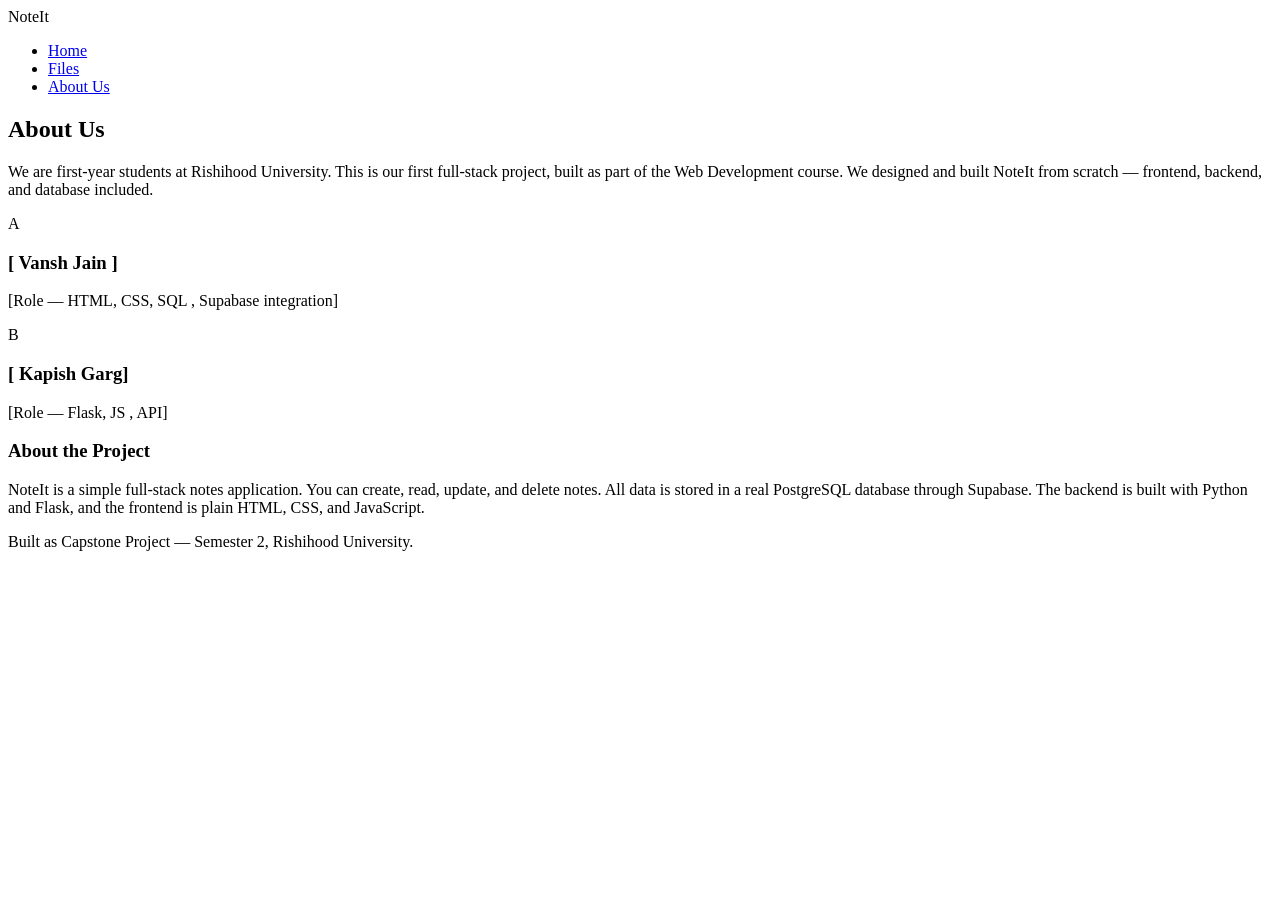
==== about.html @ a6e89a16 "All html pages done" ====
<!DOCTYPE html>
<html lang="en">
<head>
    <meta charset="UTF-8" />
    <meta name="viewport" content="width=device-width, initial-scale=1.0" />
    <title>NoteIt - About Us</title>
    <link rel="stylesheet" href="style.css" />
    <link href="https://fonts.googleapis.com/css2?family=Lora:wght@400;600;700&family=JetBrains+Mono:wght@400;500&display=swap" rel="stylesheet" />
</head>
<body>
 
    <!-- Navigation Bar -->
    <nav class="navbar">
        <span class="nav-logo">NoteIt</span>
        <ul class="nav-links">
            <li><a href="index.html">Home</a></li>
            <li><a href="files.html">Files</a></li>
            <li><a href="about.html" class="active">About Us</a></li>
        </ul>
    </nav>
 
    <div class="container">
        <h2 class="section-title">About Us</h2>
        <p class="about-intro">We are first-year students at Rishihood University. This is our first full-stack project, built as part of the Web Development course. We designed and built NoteIt from scratch — frontend, backend, and database included.</p>
 
        <div class="about-cards">
 
            <!-- Person 1 -->
            <div class="about-card">
                <div class="about-avatar">A</div>
                <h3 class="about-name">[ Vansh Jain ]</h3>
                <p class="about-role">[Role — HTML, CSS, SQL , Supabase integration]</p>
            </div>
 
            <!-- Person 2 -->
            <div class="about-card">
                <div class="about-avatar">B</div>
                <h3 class="about-name">[ Kapish Garg]</h3>
                <p class="about-role">[Role — Flask, JS , API]</p>

            </div>
 
        </div>
 
        <div class="about-project">
            <h3>About the Project</h3>
            <p>NoteIt is a simple full-stack notes application. You can create, read, update, and delete notes. All data is stored in a real PostgreSQL database through Supabase. The backend is built with Python and Flask, and the frontend is plain HTML, CSS, and JavaScript.</p>
            <p>Built as Capstone Project — Semester 2, Rishihood University.</p>
        </div>
    </div>
 
    <script src="script.js"></script>
</body>
</html>
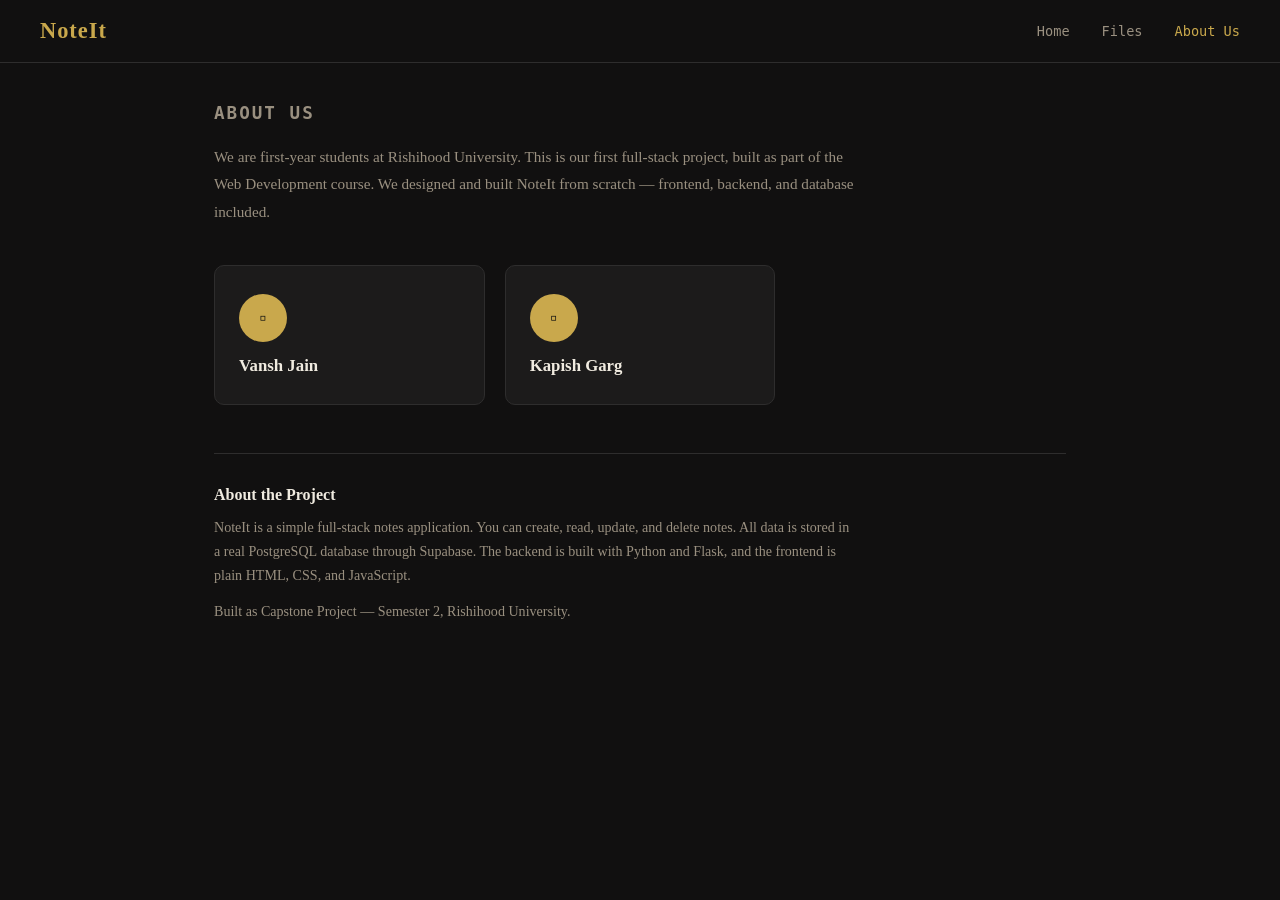
==== commit c623e73a: "Updated the about us section" ====
--- a/about.html
+++ b/about.html
@@ -27,16 +27,16 @@
  
             <!-- Person 1 -->
             <div class="about-card">
-                <div class="about-avatar">A</div>
-                <h3 class="about-name">[ Vansh Jain ]</h3>
-                <p class="about-role">[Role — HTML, CSS, SQL , Supabase integration]</p>
+                <div class="about-avatar">▫️</div>
+                <h3 class="about-name"> Vansh Jain </h3>
+                <!-- <p class="about-role">[Role — HTML, CSS, SQL , Supabase integration]</p> -->
             </div>
  
             <!-- Person 2 -->
             <div class="about-card">
-                <div class="about-avatar">B</div>
-                <h3 class="about-name">[ Kapish Garg]</h3>
-                <p class="about-role">[Role — Flask, JS , API]</p>
+                <div class="about-avatar">▫️</div>
+                <h3 class="about-name"> Kapish Garg</h3>
+                <!-- <p class="about-role">[Role — Flask, JS , API]</p> -->
 
             </div>
  
--- a/style.css
+++ b/style.css
@@ -0,0 +1,455 @@
+
+   /* CSS Theme */
+ 
+:root {
+    --bg: #111010;
+    --bg-card: #1c1b1b;
+    --bg-input: #252424;
+    --border: #2e2d2d;
+    --text-primary: #f0ebe0;
+    --text-secondary: #9a9080;
+    --accent: #c9a84c;
+    --accent-hover: #dbbf6a;
+    --danger: #c0392b;
+    --danger-hover: #e74c3c;
+    --font-display: 'Lora', serif;
+    --font-mono: 'JetBrains Mono', monospace;
+    --radius: 10px;
+    --transition: 0.2s ease;
+}
+ 
+
+* {
+    margin: 0;
+    padding: 0;
+    box-sizing: border-box;
+}
+ 
+body {
+    background-color: var(--bg);
+    color: var(--text-primary);
+    font-family: var(--font-display);
+    min-height: 100vh;
+}
+ 
+
+.navbar {
+    display: flex;
+    align-items: center;
+    justify-content: space-between;
+    padding: 18px 40px;
+    border-bottom: 1px solid var(--border);
+    position: sticky;
+    top: 0;
+    background-color: var(--bg);
+    z-index: 10;
+}
+ 
+.nav-logo {
+    font-family: var(--font-display);
+    font-size: 1.4rem;
+    font-weight: 700;
+    color: var(--accent);
+    letter-spacing: 1px;
+}
+ 
+.nav-links {
+    list-style: none;
+    display: flex;
+    gap: 32px;
+}
+ 
+.nav-links a {
+    text-decoration: none;
+    color: var(--text-secondary);
+    font-family: var(--font-mono);
+    font-size: 0.85rem;
+    transition: color var(--transition);
+}
+ 
+.nav-links a:hover {
+    color: var(--text-primary);
+}
+ 
+.nav-links a.active {
+    color: var(--accent);
+}
+ 
+
+.container {
+    max-width: 900px;
+    margin: 0 auto;
+    padding: 40px 24px;
+}
+ 
+/* Utility */
+.hidden {
+    display: none !important;
+}
+ 
+/* Buttons */
+.btn-primary {
+    background-color: var(--accent);
+    color: #111;
+    border: none;
+    padding: 10px 22px;
+    border-radius: var(--radius);
+    font-family: var(--font-mono);
+    font-size: 0.85rem;
+    font-weight: 500;
+    cursor: pointer;
+    transition: background-color var(--transition), transform var(--transition);
+    text-decoration: none;
+    display: inline-block;
+}
+ 
+.btn-primary:hover {
+    background-color: var(--accent-hover);
+    transform: scale(1.03);
+}
+ 
+.btn-back {
+    background: none;
+    border: 1px solid var(--border);
+    color: var(--text-secondary);
+    padding: 8px 16px;
+    border-radius: var(--radius);
+    font-family: var(--font-mono);
+    font-size: 0.8rem;
+    cursor: pointer;
+    transition: color var(--transition), border-color var(--transition), transform var(--transition);
+}
+ 
+.btn-back:hover {
+    color: var(--text-primary);
+    border-color: var(--text-secondary);
+    transform: scale(1.03);
+}
+ 
+.btn-edit {
+    background: none;
+    border: 1px solid var(--border);
+    color: var(--text-secondary);
+    padding: 7px 14px;
+    border-radius: var(--radius);
+    font-family: var(--font-mono);
+    font-size: 0.78rem;
+    cursor: pointer;
+    transition: color var(--transition), border-color var(--transition), transform var(--transition);
+}
+ 
+.btn-edit:hover {
+    color: var(--accent);
+    border-color: var(--accent);
+    transform: scale(1.03);
+}
+ 
+.btn-delete {
+    background: none;
+    border: 1px solid var(--border);
+    color: var(--text-secondary);
+    padding: 7px 14px;
+    border-radius: var(--radius);
+    font-family: var(--font-mono);
+    font-size: 0.78rem;
+    cursor: pointer;
+    transition: color var(--transition), border-color var(--transition), transform var(--transition);
+}
+ 
+.btn-delete:hover {
+    color: var(--danger-hover);
+    border-color: var(--danger);
+    transform: scale(1.03);
+}
+ 
+/* Home Page */
+.home-header {
+    display: flex;
+    align-items: center;
+    justify-content: space-between;
+    margin-bottom: 40px;
+}
+ 
+.home-stats p {
+    font-family: var(--font-mono);
+    font-size: 0.9rem;
+    color: var(--text-secondary);
+}
+ 
+.home-stats span {
+    color: var(--accent);
+    font-weight: 500;
+}
+ 
+.section-title {
+    font-size: 1.1rem;
+    font-weight: 600;
+    color: var(--text-secondary);
+    text-transform: uppercase;
+    letter-spacing: 2px;
+    font-family: var(--font-mono);
+    margin-bottom: 20px;
+}
+ 
+/* Cards Grid */
+.cards-grid {
+    display: grid;
+    grid-template-columns: repeat(auto-fill, minmax(260px, 1fr));
+    gap: 20px;
+}
+ 
+.card {
+    background-color: var(--bg-card);
+    border: 1px solid var(--border);
+    border-radius: var(--radius);
+    padding: 20px;
+    display: flex;
+    flex-direction: column;
+    gap: 10px;
+    transition: border-color var(--transition), box-shadow var(--transition);
+}
+ 
+.card:hover {
+    border-color: var(--accent);
+    box-shadow: 0 0 16px rgba(201, 168, 76, 0.08);
+}
+ 
+.card-title {
+    font-size: 1rem;
+    font-weight: 600;
+    color: var(--text-primary);
+    white-space: nowrap;
+    overflow: hidden;
+    text-overflow: ellipsis;
+}
+ 
+.card-preview {
+    font-family: var(--font-mono);
+    font-size: 0.78rem;
+    color: var(--text-secondary);
+    line-height: 1.5;
+    flex-grow: 1;
+}
+ 
+.card-date {
+    font-family: var(--font-mono);
+    font-size: 0.72rem;
+    color: #5a5550;
+}
+ 
+.card-actions {
+    display: flex;
+    gap: 8px;
+    margin-top: 4px;
+}
+ 
+/* Editor */
+.editor-header {
+    display: flex;
+    align-items: center;
+    gap: 20px;
+    margin-bottom: 28px;
+}
+ 
+.editor-header h2 {
+    font-size: 1.2rem;
+    font-weight: 600;
+    color: var(--text-primary);
+}
+ 
+.editor-form {
+    display: flex;
+    flex-direction: column;
+    gap: 16px;
+}
+ 
+.title-input {
+    background-color: var(--bg-input);
+    border: 1px solid var(--border);
+    border-radius: var(--radius);
+    padding: 14px 18px;
+    color: var(--text-primary);
+    font-family: var(--font-display);
+    font-size: 1.1rem;
+    outline: none;
+    transition: border-color var(--transition);
+}
+ 
+.title-input:focus {
+    border-color: var(--accent);
+}
+ 
+.title-input::placeholder {
+    color: var(--text-secondary);
+}
+ 
+.content-input {
+    background-color: var(--bg-input);
+    border: 1px solid var(--border);
+    border-radius: var(--radius);
+    padding: 18px;
+    color: var(--text-primary);
+    font-family: var(--font-mono);
+    font-size: 0.88rem;
+    line-height: 1.7;
+    min-height: 380px;
+    resize: vertical;
+    outline: none;
+    transition: border-color var(--transition);
+}
+ 
+.content-input:focus {
+    border-color: var(--accent);
+}
+ 
+.content-input::placeholder {
+    color: var(--text-secondary);
+}
+ 
+.editor-actions {
+    display: flex;
+    align-items: center;
+    justify-content: space-between;
+}
+ 
+.editor-msg {
+    font-family: var(--font-mono);
+    font-size: 0.82rem;
+    color: var(--accent);
+}
+ 
+.editor-msg.error {
+    color: var(--danger-hover);
+}
+ 
+/* Files Page */
+.files-header {
+    display: flex;
+    align-items: baseline;
+    gap: 16px;
+    margin-bottom: 24px;
+}
+ 
+.files-count {
+    font-family: var(--font-mono);
+    font-size: 0.8rem;
+    color: var(--text-secondary);
+}
+ 
+.empty-state {
+    text-align: center;
+    padding: 80px 20px;
+    color: var(--text-secondary);
+    font-family: var(--font-mono);
+    font-size: 0.88rem;
+    display: flex;
+    flex-direction: column;
+    align-items: center;
+    gap: 20px;
+}
+ 
+/* About Page */
+.about-intro {
+    color: var(--text-secondary);
+    line-height: 1.8;
+    font-size: 0.95rem;
+    max-width: 640px;
+    margin-bottom: 40px;
+}
+ 
+.about-cards {
+    display: grid;
+    grid-template-columns: repeat(auto-fill, minmax(260px, 1fr));
+    gap: 20px;
+    margin-bottom: 48px;
+}
+ 
+.about-card {
+    background-color: var(--bg-card);
+    border: 1px solid var(--border);
+    border-radius: var(--radius);
+    padding: 28px 24px;
+    display: flex;
+    flex-direction: column;
+    gap: 10px;
+}
+ 
+.about-avatar {
+    width: 48px;
+    height: 48px;
+    background-color: var(--accent);
+    color: #111;
+    border-radius: 50%;
+    display: flex;
+    align-items: center;
+    justify-content: center;
+    font-family: var(--font-display);
+    font-size: 1.2rem;
+    font-weight: 700;
+    margin-bottom: 4px;
+}
+ 
+.about-name {
+    font-size: 1.05rem;
+    font-weight: 600;
+    color: var(--text-primary);
+}
+ 
+.about-role {
+    font-family: var(--font-mono);
+    font-size: 0.78rem;
+    color: var(--accent);
+}
+ 
+.about-bio {
+    font-size: 0.88rem;
+    color: var(--text-secondary);
+    line-height: 1.6;
+}
+ 
+.about-project {
+    border-top: 1px solid var(--border);
+    padding-top: 32px;
+    display: flex;
+    flex-direction: column;
+    gap: 12px;
+}
+ 
+.about-project h3 {
+    font-size: 1rem;
+    font-weight: 600;
+    color: var(--text-primary);
+}
+ 
+.about-project p {
+    font-size: 0.88rem;
+    color: var(--text-secondary);
+    line-height: 1.7;
+    max-width: 640px;
+}
+ 
+/* Responsive */
+@media (max-width: 600px) {
+    .navbar {
+        padding: 16px 20px;
+    }
+ 
+    .nav-links {
+        gap: 18px;
+    }
+ 
+    .container {
+        padding: 28px 16px;
+    }
+ 
+    .home-header {
+        flex-direction: column;
+        align-items: flex-start;
+        gap: 16px;
+    }
+ 
+    .cards-grid {
+        grid-template-columns: 1fr;
+    }
+}
+ 
